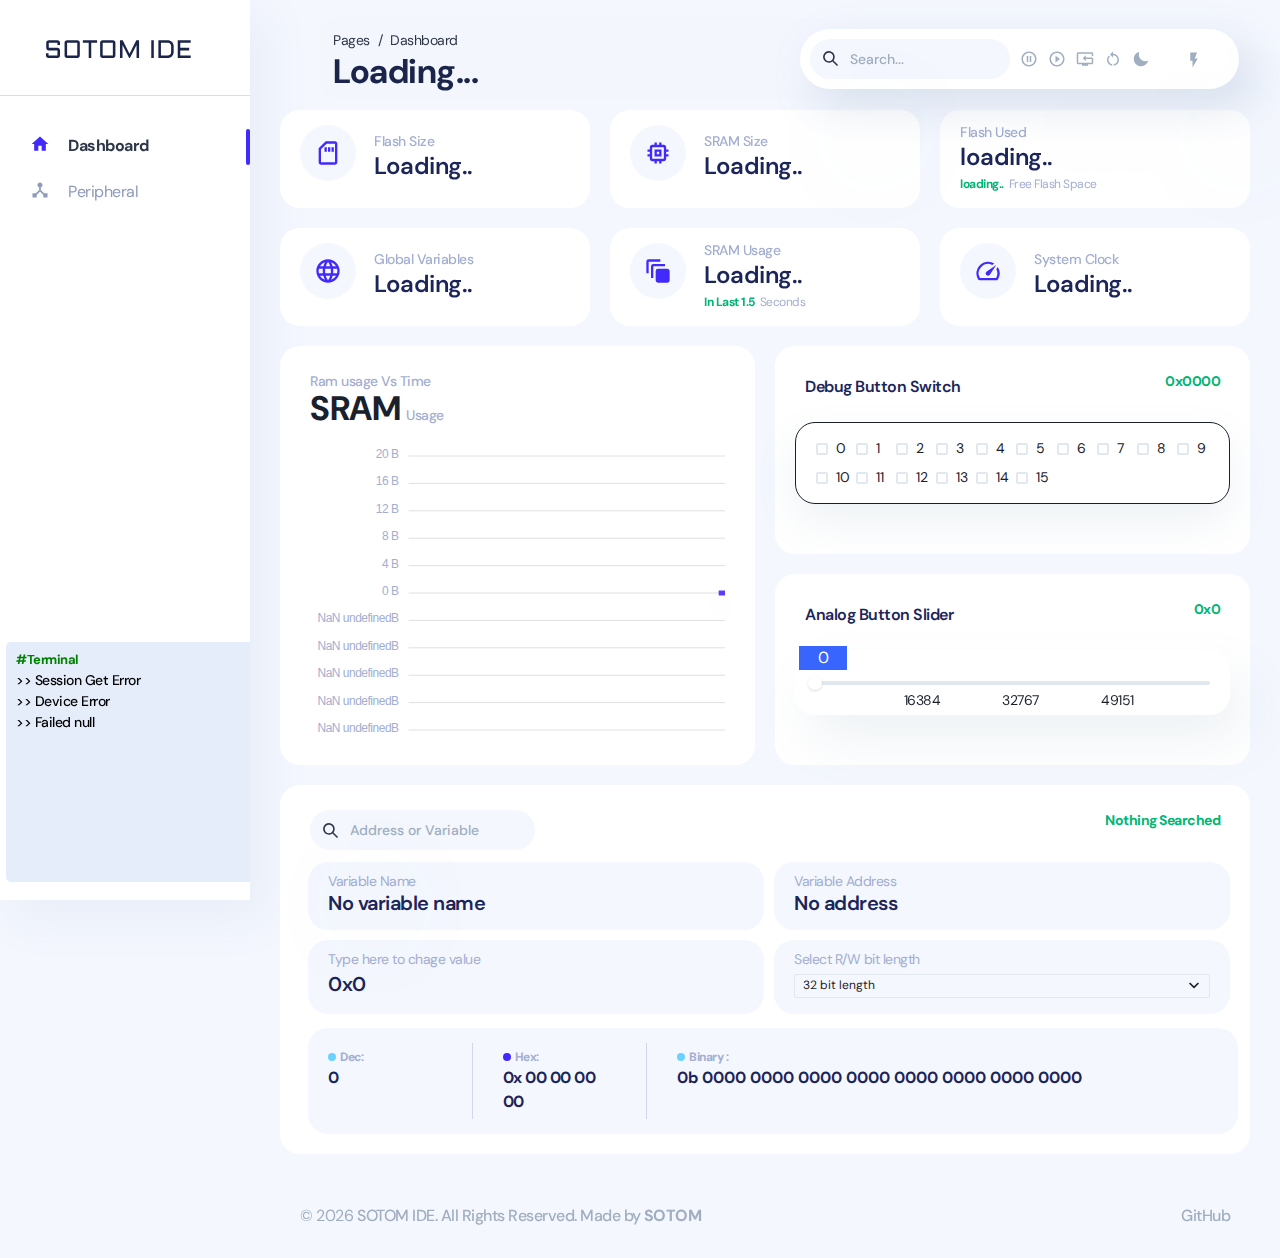
==== frontend/templates/index.html @ a1b29278 "peripheral api sidebar" ====
<!doctype html><html lang="en"><head><meta charset="utf-8"/><link rel="icon" href="/static/favicon.jpg"/><meta name="viewport" content="width=device-width,initial-scale=1"/><meta name="theme-color" content="#000000"/><title itemprop="name">Sotom IDE</title><link rel="apple-touch-icon" href="/static/logo192.png"/><link rel="manifest" href="/static/manifest.json"/><script defer="defer" src="/static/js/main.bcdc221e.js"></script><link href="/static/css/main.537dd2c4.css" rel="stylesheet"></head><body><noscript>You need to enable JavaScript to run this app.</noscript><div id="root"></div></body></html>
---- static/css/main.537dd2c4.css ----
@import url(https://fonts.googleapis.com/css2?family=DM+Sans:ital,wght@0,400;0,500;0,700;1,400;1,500;1,700&display=swap);body{font-family:DM Sans,sans-serif}option{color:#000}.react-calendar{background:#fff;border:1px solid #a0a096;font-family:Arial,Helvetica,sans-serif;line-height:1.125em;max-width:100%;width:350px}.react-calendar--doubleView{width:700px}.react-calendar--doubleView .react-calendar__viewContainer{display:flex;margin:-.5em}.react-calendar--doubleView .react-calendar__viewContainer>*{margin:.5em;width:50%}.react-calendar,.react-calendar *,.react-calendar :after,.react-calendar :before{box-sizing:border-box}.react-calendar button{border:0;margin:0;outline:none}.react-calendar button:enabled:hover{cursor:pointer}.react-calendar__navigation{display:flex;height:44px;margin-bottom:1em}.react-calendar__navigation button{background:none;min-width:44px}.react-calendar__navigation button:disabled{background-color:#f0f0f0}.react-calendar__navigation button:enabled:focus,.react-calendar__navigation button:enabled:hover{background-color:#e6e6e6}.react-calendar__month-view__weekdays{font-size:.75em;font-weight:700;text-align:center;text-transform:uppercase}.react-calendar__month-view__weekdays__weekday{padding:.5em}.react-calendar__month-view__weekNumbers .react-calendar__tile{align-items:center;display:flex;font-size:.75em;font-weight:700;justify-content:center}.react-calendar__month-view__days__day--weekend{color:#d10000}.react-calendar__month-view__days__day--neighboringMonth{color:#757575}.react-calendar__century-view .react-calendar__tile,.react-calendar__decade-view .react-calendar__tile,.react-calendar__year-view .react-calendar__tile{padding:2em .5em}.react-calendar__tile{background:none;line-height:16px;max-width:100%;padding:10px 6.6667px;text-align:center}.react-calendar__tile:disabled{background-color:#f0f0f0}.react-calendar__tile:enabled:focus,.react-calendar__tile:enabled:hover{background-color:#e6e6e6}.react-calendar__tile--now{background:#ffff76}.react-calendar__tile--now:enabled:focus,.react-calendar__tile--now:enabled:hover{background:#ffffa9}.react-calendar__tile--hasActive{background:#76baff}.react-calendar__tile--hasActive:enabled:focus,.react-calendar__tile--hasActive:enabled:hover{background:#a9d4ff}.react-calendar__tile--active{background:#006edc;color:#fff}.react-calendar__tile--active:enabled:focus,.react-calendar__tile--active:enabled:hover{background:#1087ff}.react-calendar--selectRange .react-calendar__tile--hover{background-color:#e6e6e6}.react-calendar{background-color:initial;border:initial;font-family:DM Sans,sans-serif}.react-calendar__navigation__next2-button,.react-calendar__navigation__prev2-button{display:none}.react-calendar__navigation{align-items:center}abbr[title]{border-bottom:none;text-decoration:initial;-webkit-text-decoration:unset;text-decoration:initial!important}.react-calendar__navigation__next-button,.react-calendar__navigation__prev-button{background-color:#4318ff!important;border-radius:10px;color:#fff;height:34px!important;min-width:34px!important}.react-calendar__navigation__next-button{width:34px!important}.react-calendar__navigation__label{font-size:18px;font-weight:700!important}.react-calendar__navigation__label:focus,.react-calendar__navigation__label:hover{background-color:initial!important;border-radius:10px}.react-calendar__tile{align-items:center;color:#1b2559;display:flex;font-size:12px;height:34px!important;justify-content:center;padding:0!important}.react-calendar__month-view__weekdays{margin-bottom:6px}.react-calendar__month-view__weekdays,.react-calendar__tile--now,.react-calendar__tile--now:enabled:focus,.react-calendar__tile--now:enabled:hover{background-color:#f4f7fe;border-radius:10px}.react-calendar__month-view__days__day--neighboringMonth{color:#b0bbd5}.react-calendar__tile--active,.react-calendar__tile--active:enabled:focus,.react-calendar__tile--active:enabled:hover{background:#4318ff;border-radius:10px;color:#fff}.react-calendar__tile--range,.react-calendar__tile--range:enabled:focus,.react-calendar__tile--range:enabled:hover{background:#f4f7fe;border-radius:0;color:#4318ff}.react-calendar__tile--rangeStart,.react-calendar__tile--rangeStart:enabled:focus,.react-calendar__tile--rangeStart:enabled:hover{background:#4318ff;border-bottom-left-radius:10px;border-top-left-radius:10px;color:#fff}.react-calendar__tile--rangeEnd,.react-calendar__tile--rangeEnd:enabled:focus,.react-calendar__tile--rangeEnd:enabled:hover{background:#4318ff;border-bottom-right-radius:10px;border-top-right-radius:10px;color:#fff}body.chakra-ui-dark .react-calendar{border-radius:30px}body.chakra-ui-dark .react-calendar__navigation__prev-button{background-color:#7551ff!important}body.chakra-ui-dark .react-calendar__navigation__next-button{background-color:#7551ff!important;color:#fff}body.chakra-ui-dark .react-calendar__tile{color:#fff}body.chakra-ui-dark .react-calendar__month-view__weekdays,body.chakra-ui-dark .react-calendar__tile--now,body.chakra-ui-dark .react-calendar__tile--now:enabled:focus,body.chakra-ui-dark .react-calendar__tile--now:enabled:hover,body.chakra-ui-dark .react-calendar__tile:enabled:focus,body.chakra-ui-dark .react-calendar__tile:enabled:hover{background-color:hsla(0,0%,100%,.1)}body.chakra-ui-dark .react-calendar__month-view__days__day--neighboringMonth{color:#b0bbd5}body.chakra-ui-dark .react-calendar__tile--active,body.chakra-ui-dark .react-calendar__tile--active:enabled:focus,body.chakra-ui-dark .react-calendar__tile--active:enabled:hover{background:#7551ff;color:#fff}body.chakra-ui-dark .react-calendar__tile--range,body.chakra-ui-dark .react-calendar__tile--range:enabled:focus,body.chakra-ui-dark .react-calendar__tile--range:enabled:hover{background:hsla(0,0%,100%,.1);color:#7551ff}body.chakra-ui-dark .react-calendar__tile--rangeEnd,body.chakra-ui-dark .react-calendar__tile--rangeEnd:enabled:focus,body.chakra-ui-dark .react-calendar__tile--rangeEnd:enabled:hover,body.chakra-ui-dark .react-calendar__tile--rangeStart,body.chakra-ui-dark .react-calendar__tile--rangeStart:enabled:focus,body.chakra-ui-dark .react-calendar__tile--rangeStart:enabled:hover{background:#7551ff;color:#fff}
/*# sourceMappingURL=main.537dd2c4.css.map*/
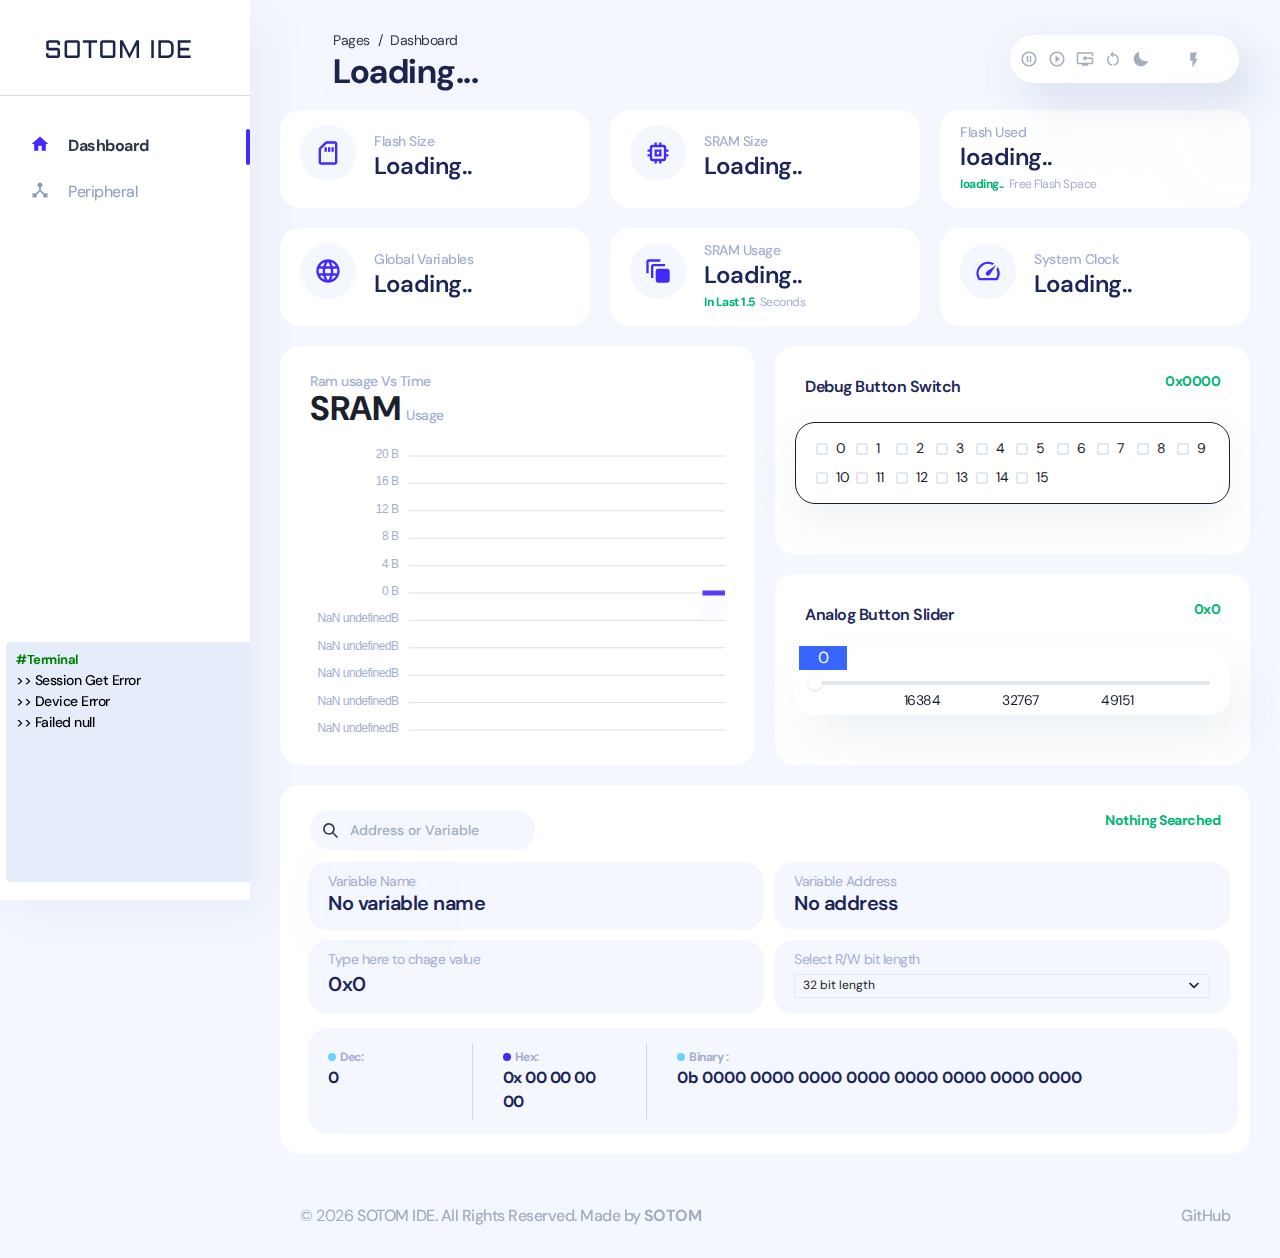
==== commit 82e482bb: "peripheral api complete" ====
--- a/frontend/templates/index.html
+++ b/frontend/templates/index.html
@@ -1 +1 @@
-<!doctype html><html lang="en"><head><meta charset="utf-8"/><link rel="icon" href="/static/favicon.jpg"/><meta name="viewport" content="width=device-width,initial-scale=1"/><meta name="theme-color" content="#000000"/><title itemprop="name">Sotom IDE</title><link rel="apple-touch-icon" href="/static/logo192.png"/><link rel="manifest" href="/static/manifest.json"/><script defer="defer" src="/static/js/main.bcdc221e.js"></script><link href="/static/css/main.537dd2c4.css" rel="stylesheet"></head><body><noscript>You need to enable JavaScript to run this app.</noscript><div id="root"></div></body></html>+<!doctype html><html lang="en"><head><meta charset="utf-8"/><link rel="icon" href="/static/favicon.jpg"/><meta name="viewport" content="width=device-width,initial-scale=1"/><meta name="theme-color" content="#000000"/><title itemprop="name">Sotom IDE</title><link rel="apple-touch-icon" href="/static/logo192.png"/><link rel="manifest" href="/static/manifest.json"/><script defer="defer" src="/static/js/main.cd924790.js"></script><link href="/static/css/main.537dd2c4.css" rel="stylesheet"></head><body><noscript>You need to enable JavaScript to run this app.</noscript><div id="root"></div></body></html>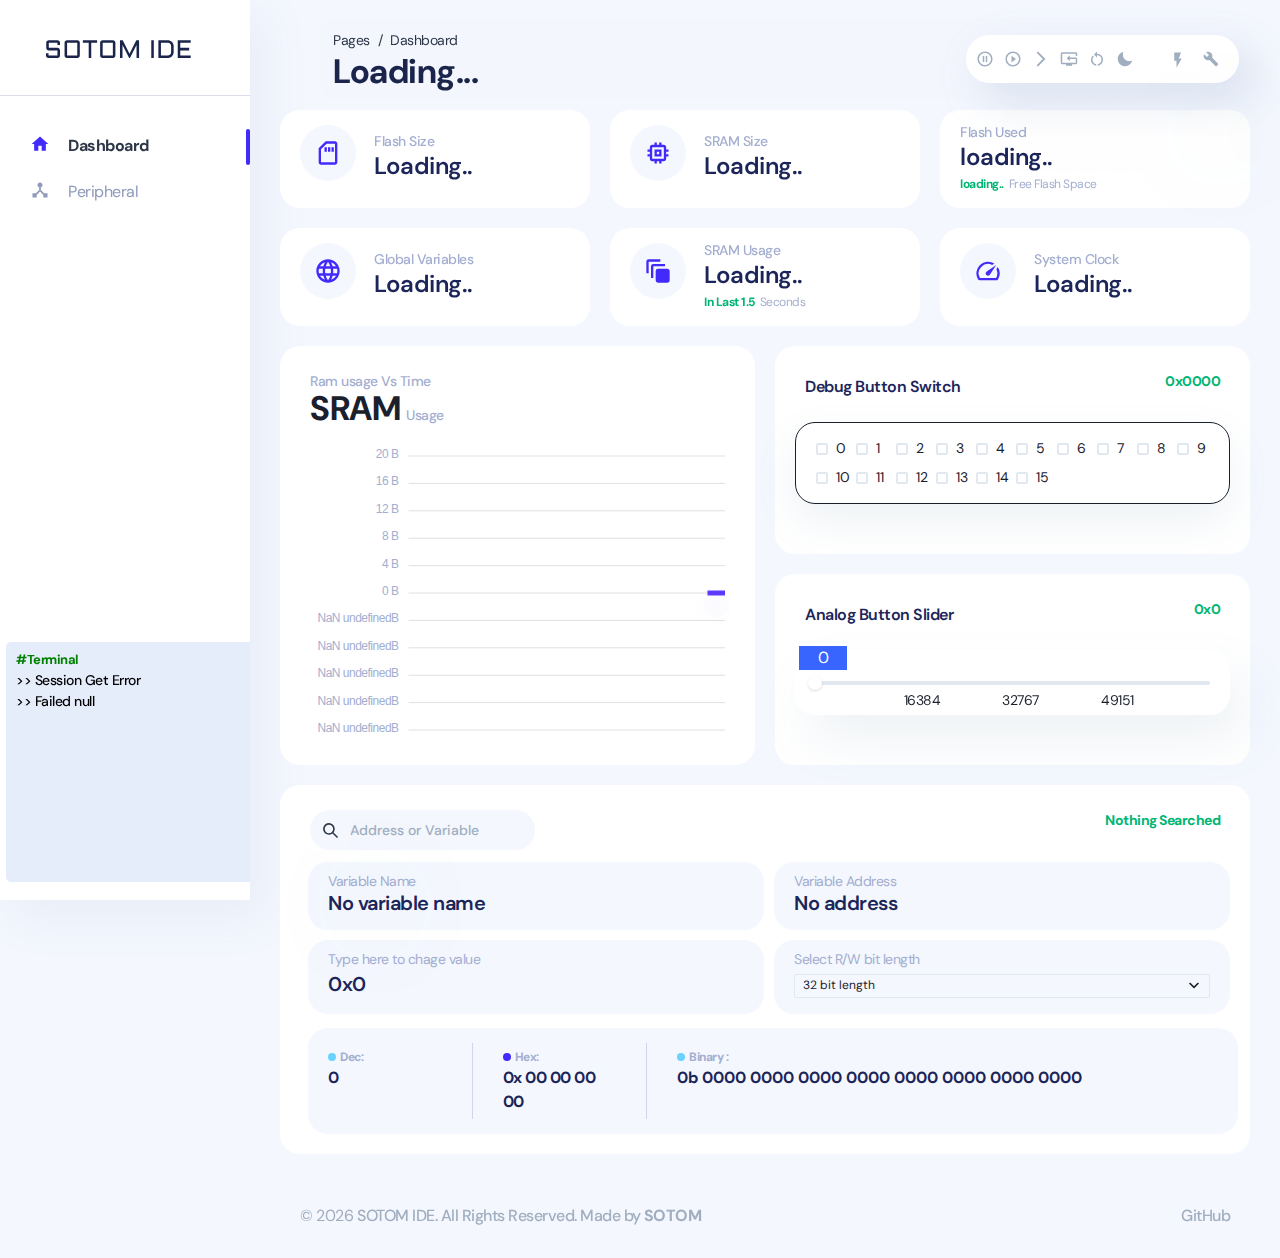
==== commit 35a6cc7d: "some cmd modification" ====
--- a/frontend/templates/index.html
+++ b/frontend/templates/index.html
@@ -1 +1 @@
-<!doctype html><html lang="en"><head><meta charset="utf-8"/><link rel="icon" href="/static/favicon.jpg"/><meta name="viewport" content="width=device-width,initial-scale=1"/><meta name="theme-color" content="#000000"/><title itemprop="name">Sotom IDE</title><link rel="apple-touch-icon" href="/static/logo192.png"/><link rel="manifest" href="/static/manifest.json"/><script defer="defer" src="/static/js/main.cd924790.js"></script><link href="/static/css/main.537dd2c4.css" rel="stylesheet"></head><body><noscript>You need to enable JavaScript to run this app.</noscript><div id="root"></div></body></html>+<!doctype html><html lang="en"><head><meta charset="utf-8"/><link rel="icon" href="/static/favicon.jpg"/><meta name="viewport" content="width=device-width,initial-scale=1"/><meta name="theme-color" content="#000000"/><title itemprop="name">Sotom IDE</title><link rel="apple-touch-icon" href="/static/logo192.png"/><link rel="manifest" href="/static/manifest.json"/><script defer="defer" src="/static/js/main.70d765e6.js"></script><link href="/static/css/main.537dd2c4.css" rel="stylesheet"></head><body><noscript>You need to enable JavaScript to run this app.</noscript><div id="root"></div></body></html>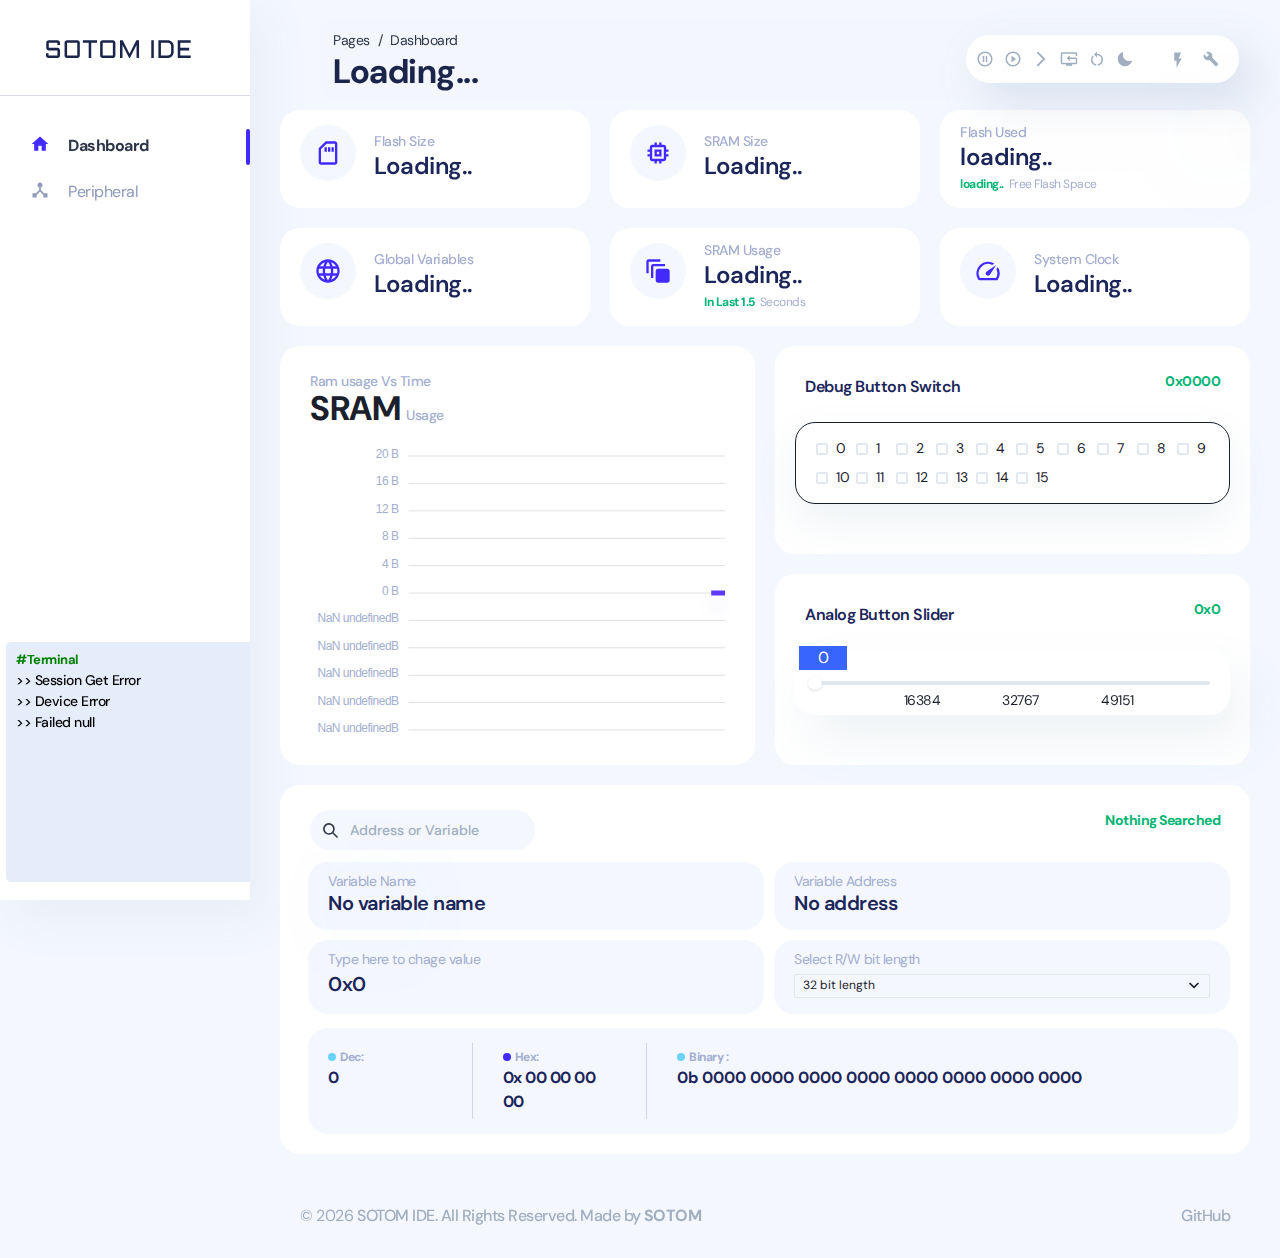
==== commit 6ef3f086: "add search peripheral" ====
--- a/frontend/templates/index.html
+++ b/frontend/templates/index.html
@@ -1 +1 @@
-<!doctype html><html lang="en"><head><meta charset="utf-8"/><link rel="icon" href="/static/favicon.jpg"/><meta name="viewport" content="width=device-width,initial-scale=1"/><meta name="theme-color" content="#000000"/><title itemprop="name">Sotom IDE</title><link rel="apple-touch-icon" href="/static/logo192.png"/><link rel="manifest" href="/static/manifest.json"/><script defer="defer" src="/static/js/main.70d765e6.js"></script><link href="/static/css/main.537dd2c4.css" rel="stylesheet"></head><body><noscript>You need to enable JavaScript to run this app.</noscript><div id="root"></div></body></html>+<!doctype html><html lang="en"><head><meta charset="utf-8"/><link rel="icon" href="/static/favicon.jpg"/><meta name="viewport" content="width=device-width,initial-scale=1"/><meta name="theme-color" content="#000000"/><title itemprop="name">Sotom IDE</title><link rel="apple-touch-icon" href="/static/logo192.png"/><link rel="manifest" href="/static/manifest.json"/><script defer="defer" src="/static/js/main.d452e6ef.js"></script><link href="/static/css/main.537dd2c4.css" rel="stylesheet"></head><body><noscript>You need to enable JavaScript to run this app.</noscript><div id="root"></div></body></html>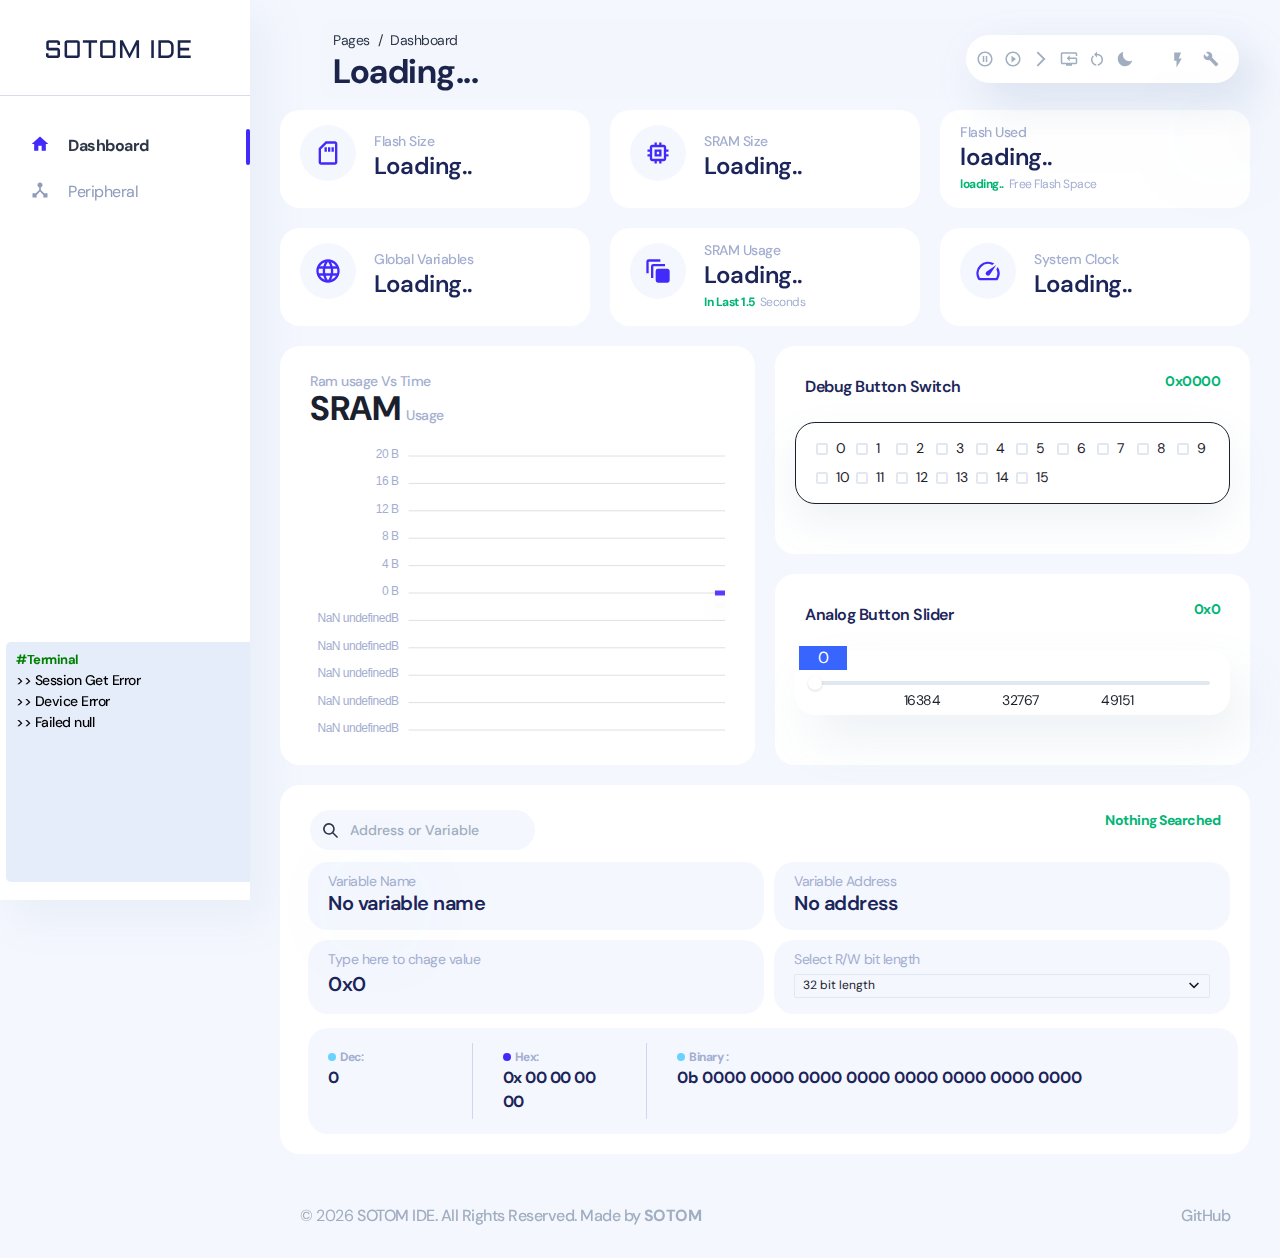
==== commit 64560a95: "web portal bug fix" ====
--- a/frontend/templates/index.html
+++ b/frontend/templates/index.html
@@ -1 +1 @@
-<!doctype html><html lang="en"><head><meta charset="utf-8"/><link rel="icon" href="/static/favicon.jpg"/><meta name="viewport" content="width=device-width,initial-scale=1"/><meta name="theme-color" content="#000000"/><title itemprop="name">Sotom IDE</title><link rel="apple-touch-icon" href="/static/logo192.png"/><link rel="manifest" href="/static/manifest.json"/><script defer="defer" src="/static/js/main.d452e6ef.js"></script><link href="/static/css/main.537dd2c4.css" rel="stylesheet"></head><body><noscript>You need to enable JavaScript to run this app.</noscript><div id="root"></div></body></html>+<!doctype html><html lang="en"><head><meta charset="utf-8"/><link rel="icon" href="/static/favicon.jpg"/><meta name="viewport" content="width=device-width,initial-scale=1"/><meta name="theme-color" content="#000000"/><title itemprop="name">Sotom IDE</title><link rel="apple-touch-icon" href="/static/logo192.png"/><link rel="manifest" href="/static/manifest.json"/><script defer="defer" src="/static/js/main.694a8355.js"></script><link href="/static/css/main.537dd2c4.css" rel="stylesheet"></head><body><noscript>You need to enable JavaScript to run this app.</noscript><div id="root"></div></body></html>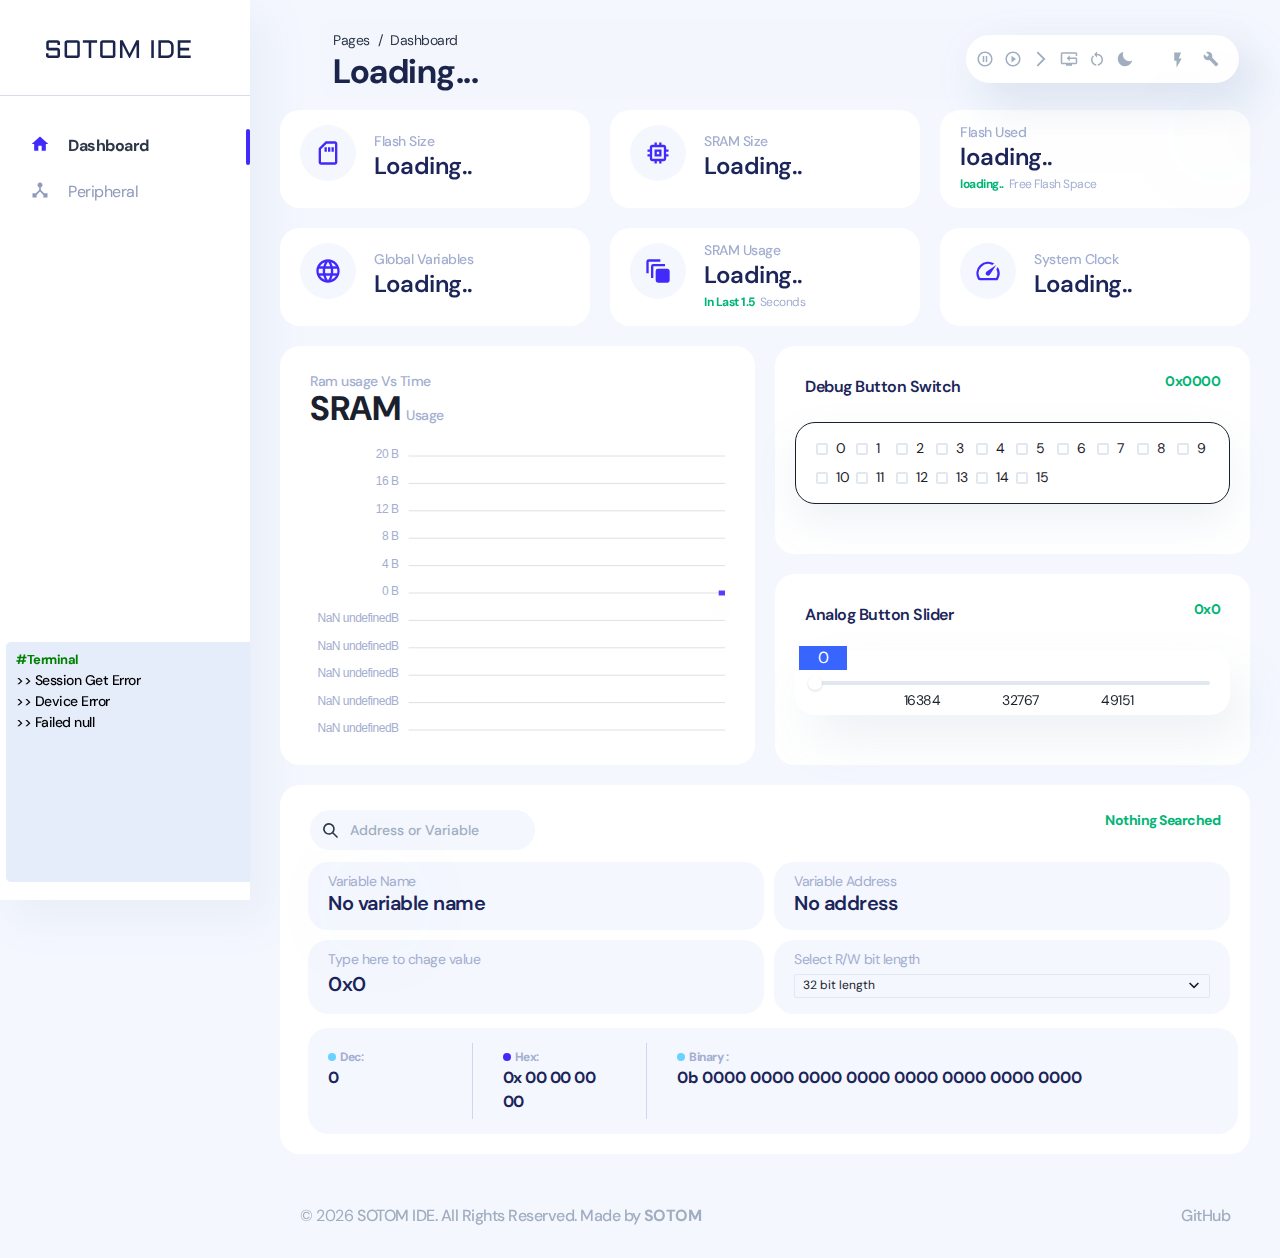
==== commit ab878daf: "Fix peripheral wrong bit value bug" ====
--- a/frontend/templates/index.html
+++ b/frontend/templates/index.html
@@ -1 +1 @@
-<!doctype html><html lang="en"><head><meta charset="utf-8"/><link rel="icon" href="/static/favicon.jpg"/><meta name="viewport" content="width=device-width,initial-scale=1"/><meta name="theme-color" content="#000000"/><title itemprop="name">Sotom IDE</title><link rel="apple-touch-icon" href="/static/logo192.png"/><link rel="manifest" href="/static/manifest.json"/><script defer="defer" src="/static/js/main.694a8355.js"></script><link href="/static/css/main.537dd2c4.css" rel="stylesheet"></head><body><noscript>You need to enable JavaScript to run this app.</noscript><div id="root"></div></body></html>+<!doctype html><html lang="en"><head><meta charset="utf-8"/><link rel="icon" href="/static/favicon.jpg"/><meta name="viewport" content="width=device-width,initial-scale=1"/><meta name="theme-color" content="#000000"/><title itemprop="name">Sotom IDE</title><link rel="apple-touch-icon" href="/static/logo192.png"/><link rel="manifest" href="/static/manifest.json"/><script defer="defer" src="/static/js/main.0751e20d.js"></script><link href="/static/css/main.537dd2c4.css" rel="stylesheet"></head><body><noscript>You need to enable JavaScript to run this app.</noscript><div id="root"></div></body></html>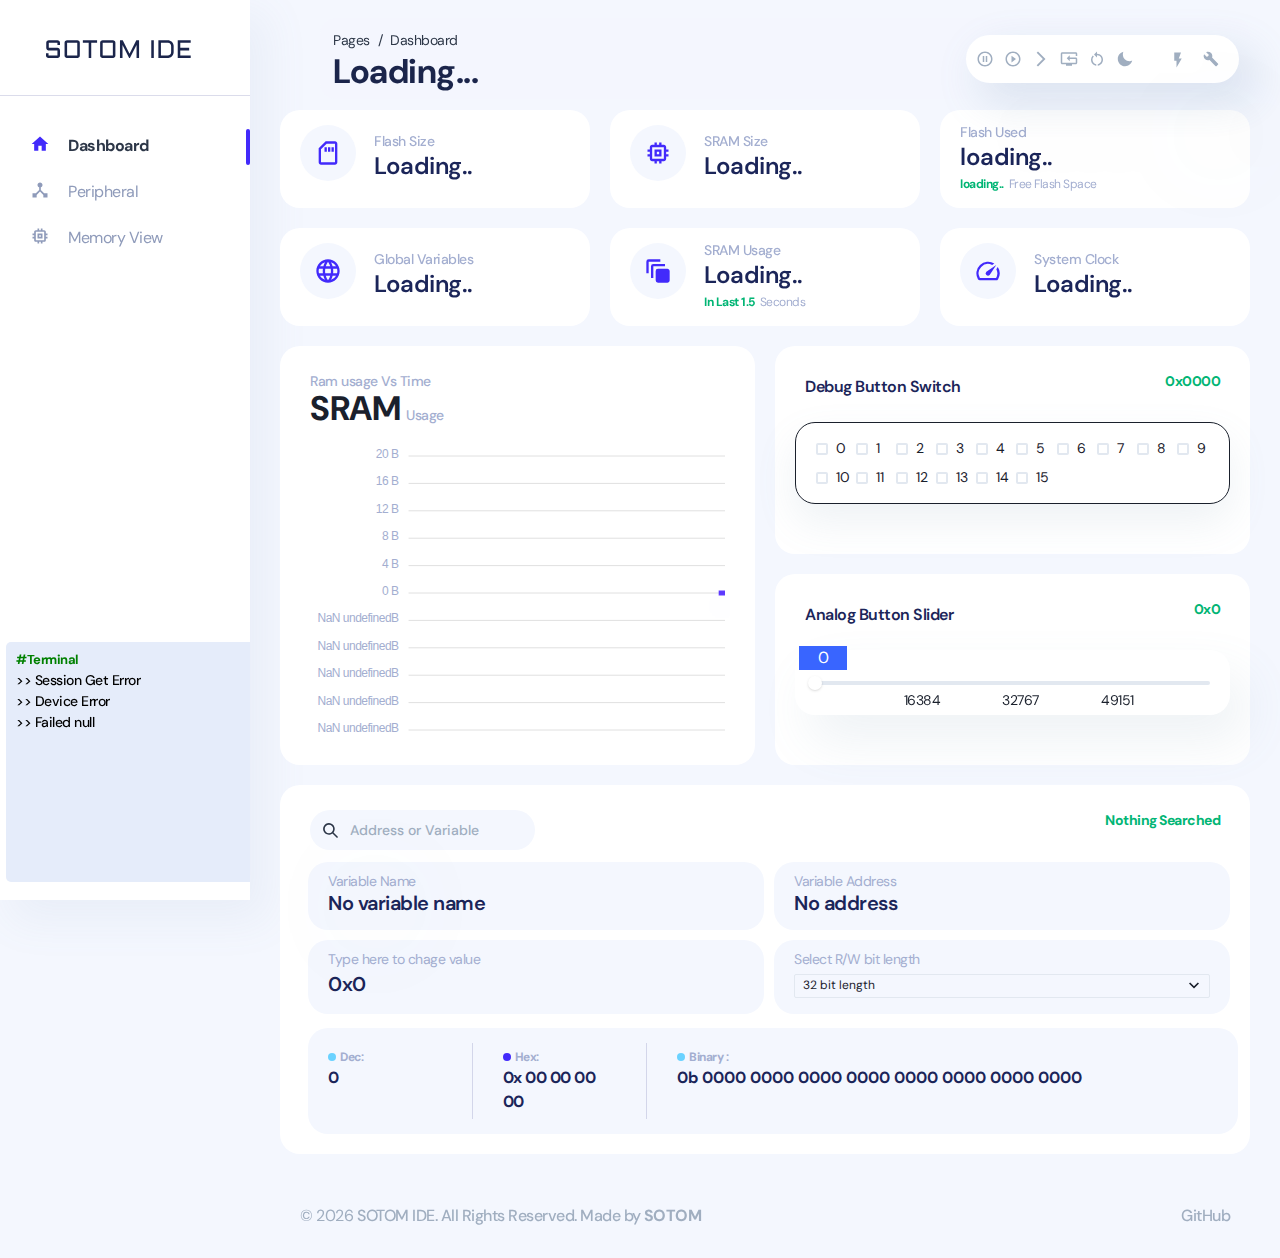
==== commit d35f41e1: "add memory view" ====
--- a/frontend/templates/index.html
+++ b/frontend/templates/index.html
@@ -1 +1 @@
-<!doctype html><html lang="en"><head><meta charset="utf-8"/><link rel="icon" href="/static/favicon.jpg"/><meta name="viewport" content="width=device-width,initial-scale=1"/><meta name="theme-color" content="#000000"/><title itemprop="name">Sotom IDE</title><link rel="apple-touch-icon" href="/static/logo192.png"/><link rel="manifest" href="/static/manifest.json"/><script defer="defer" src="/static/js/main.0751e20d.js"></script><link href="/static/css/main.537dd2c4.css" rel="stylesheet"></head><body><noscript>You need to enable JavaScript to run this app.</noscript><div id="root"></div></body></html>+<!doctype html><html lang="en"><head><meta charset="utf-8"/><link rel="icon" href="/static/favicon.jpg"/><meta name="viewport" content="width=device-width,initial-scale=1"/><meta name="theme-color" content="#000000"/><title itemprop="name">Sotom IDE</title><link rel="apple-touch-icon" href="/static/logo192.png"/><link rel="manifest" href="/static/manifest.json"/><script defer="defer" src="/static/js/main.4b6d1d88.js"></script><link href="/static/css/main.491f59c2.css" rel="stylesheet"></head><body><noscript>You need to enable JavaScript to run this app.</noscript><div id="root"></div></body></html>--- a/static/css/main.491f59c2.css
+++ b/static/css/main.491f59c2.css
@@ -0,0 +1,2 @@
+@import url(https://fonts.googleapis.com/css2?family=DM+Sans:ital,wght@0,400;0,500;0,700;1,400;1,500;1,700&display=swap);body{font-family:DM Sans,sans-serif}option{color:#000}
+/*# sourceMappingURL=main.491f59c2.css.map*/